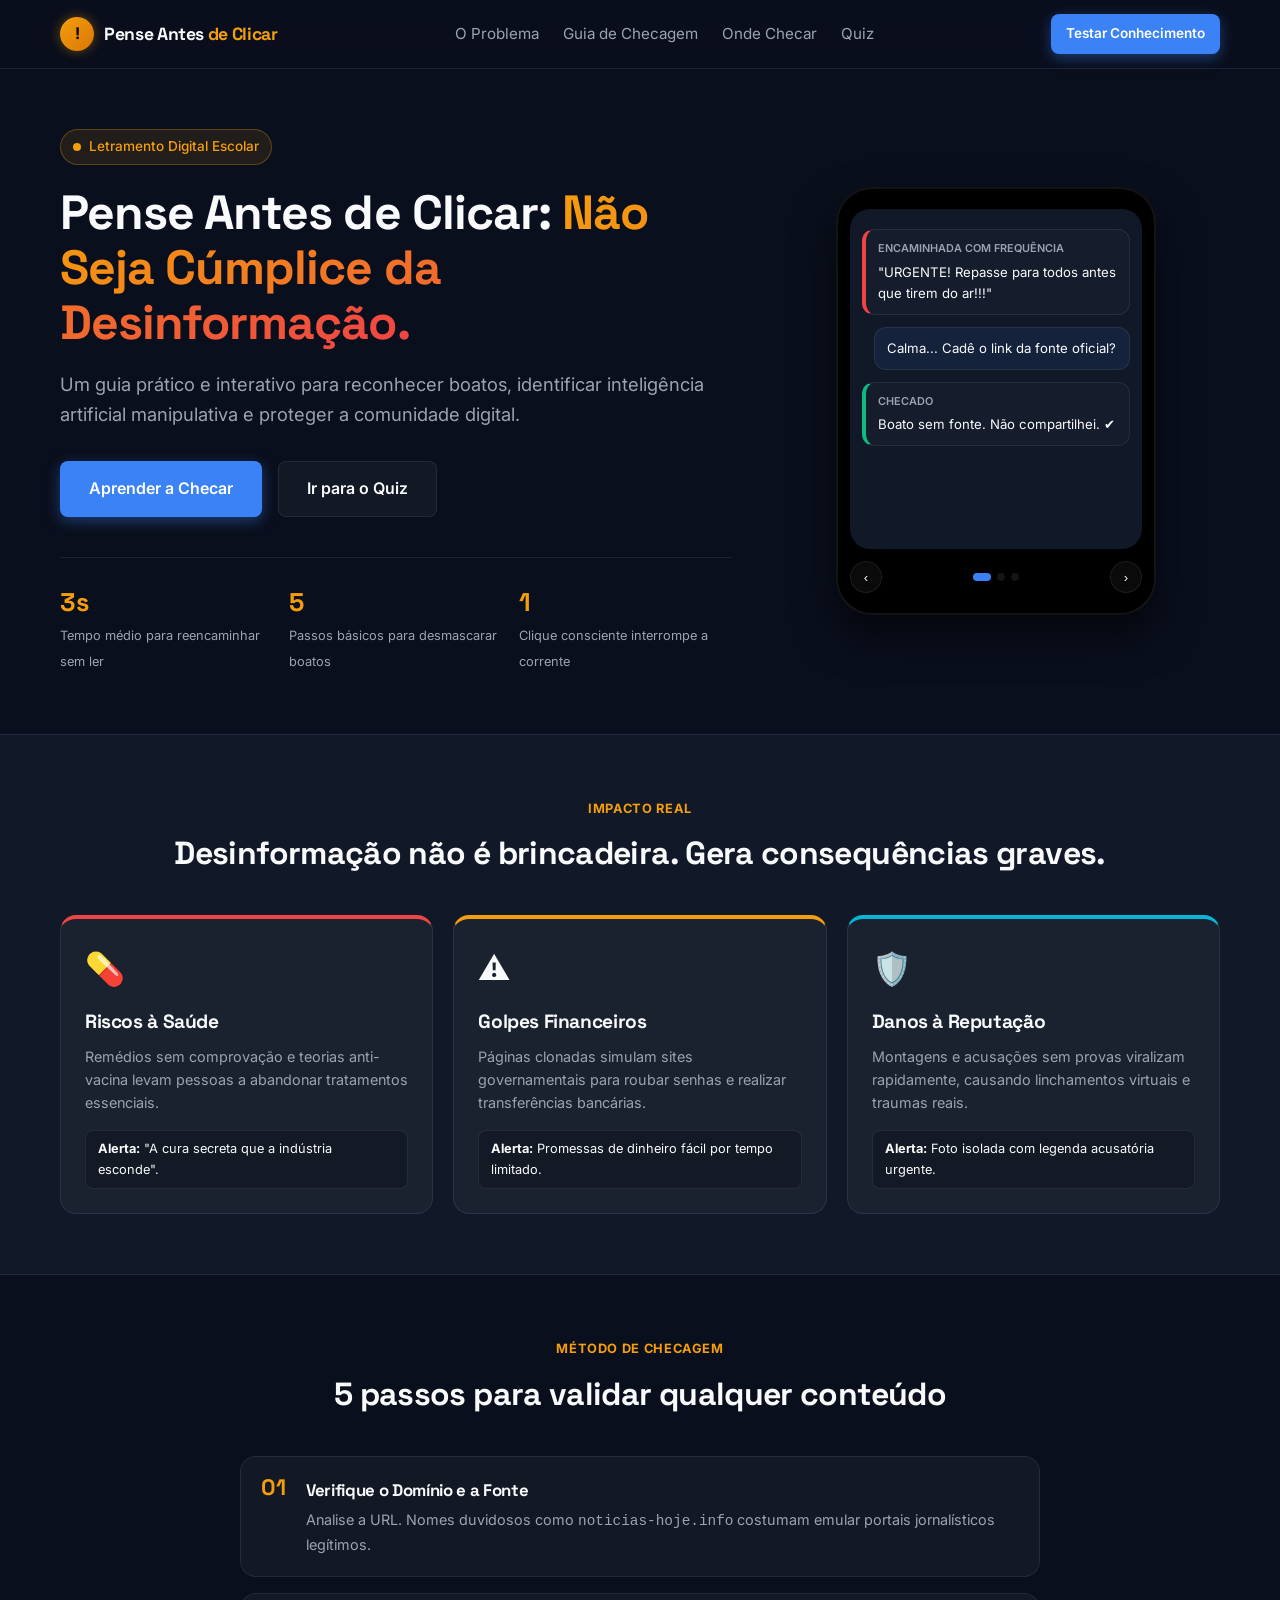
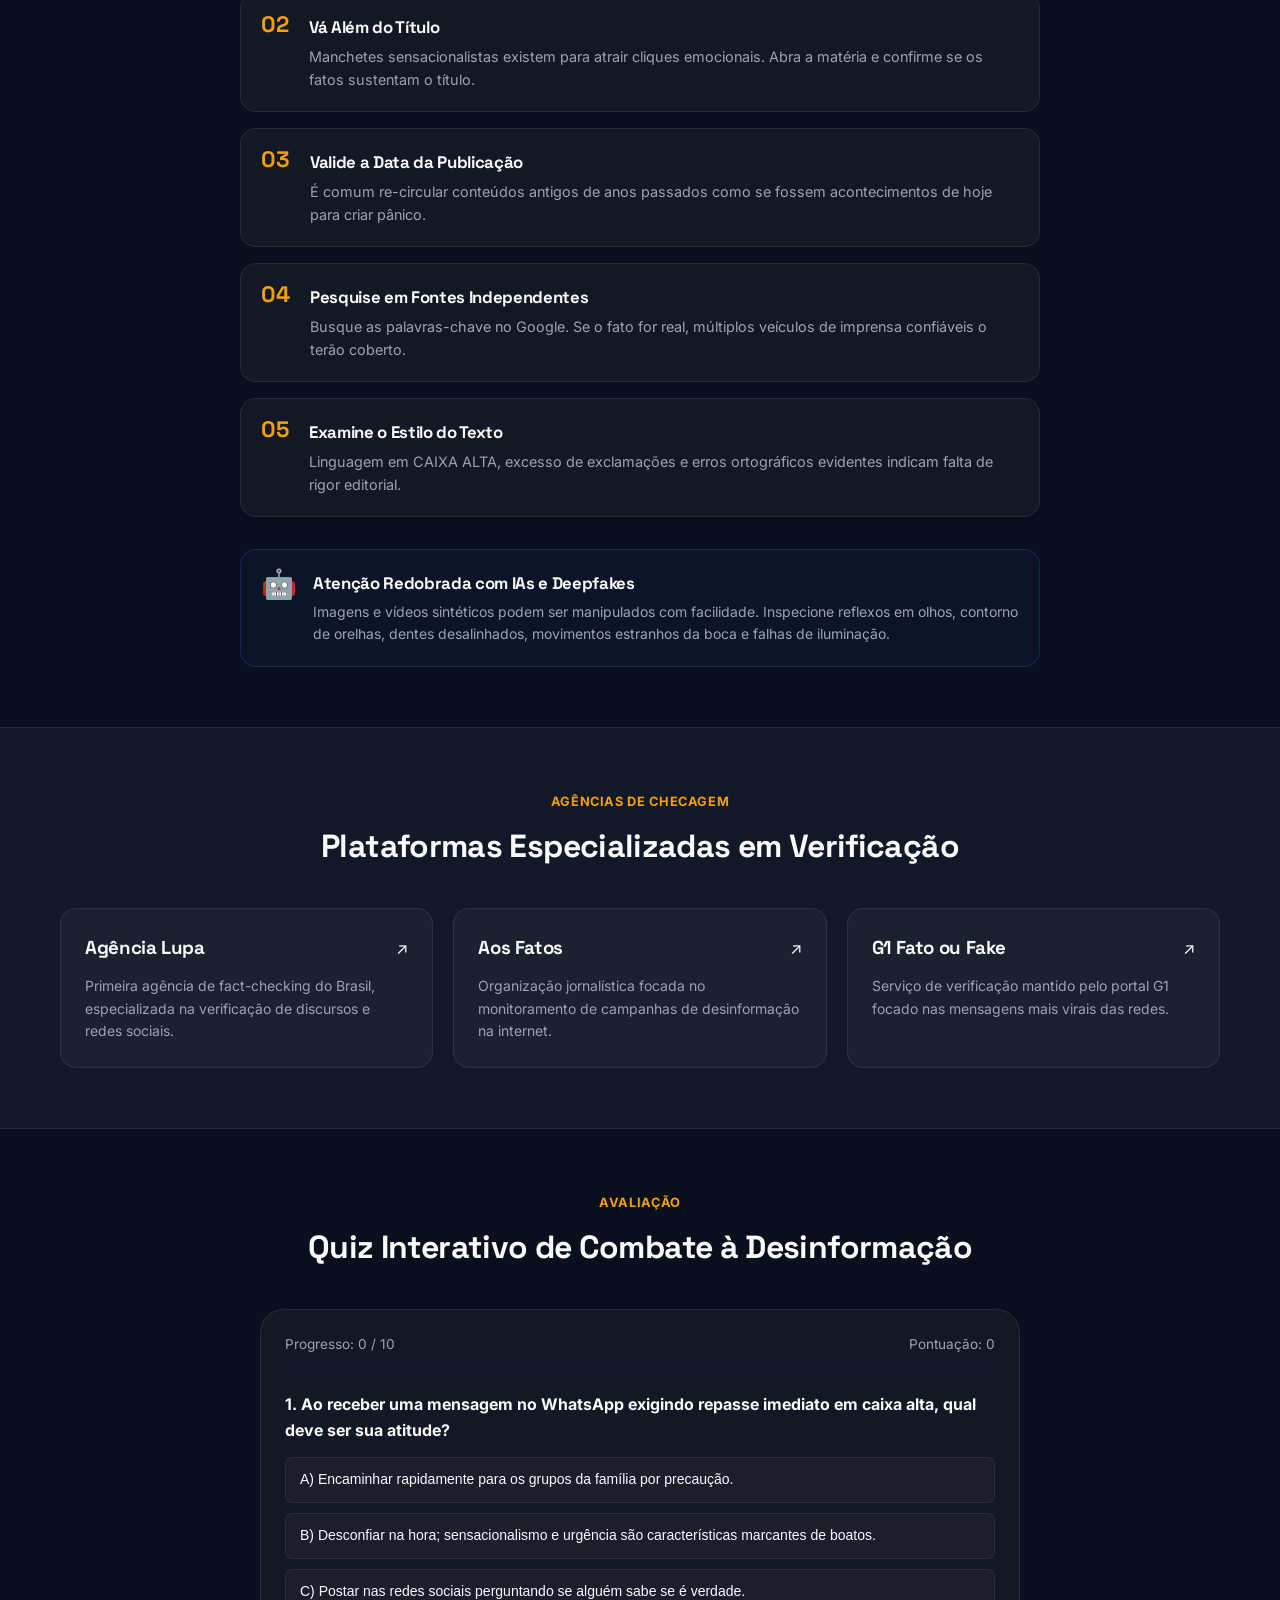
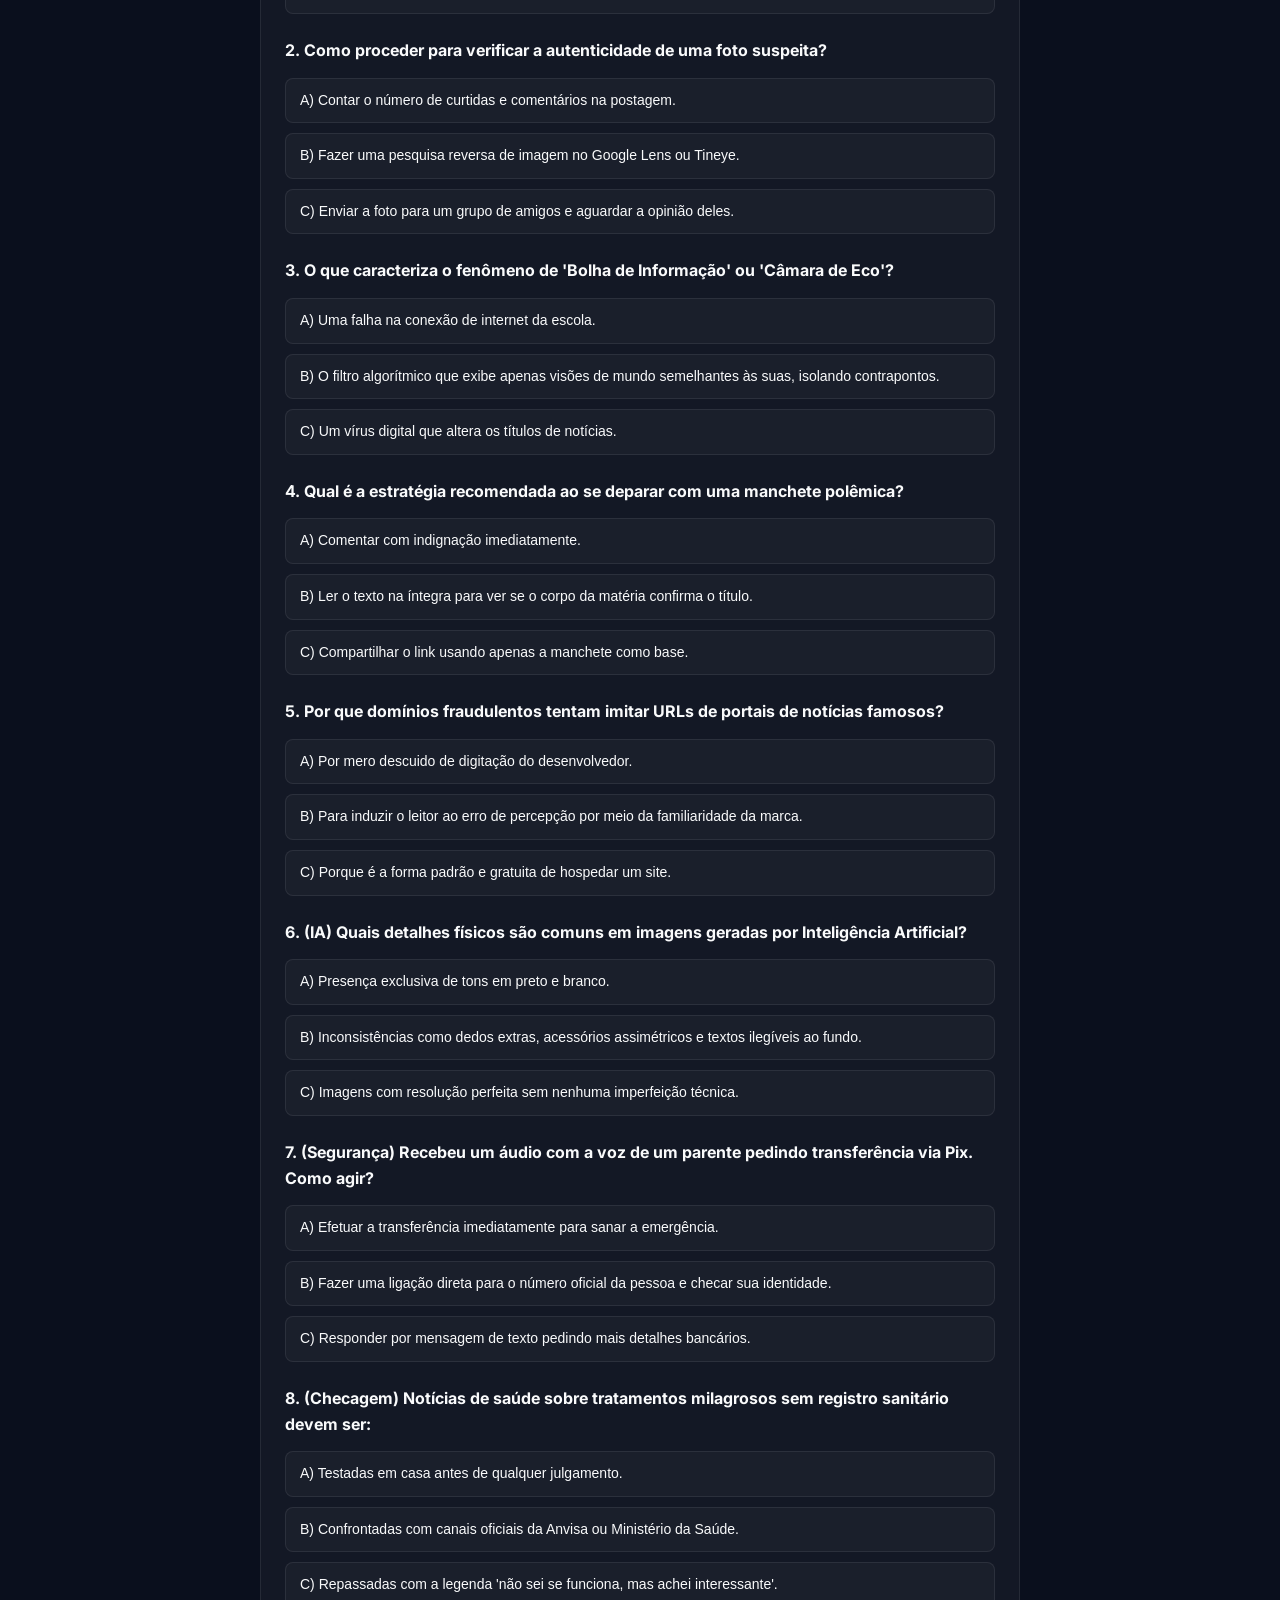
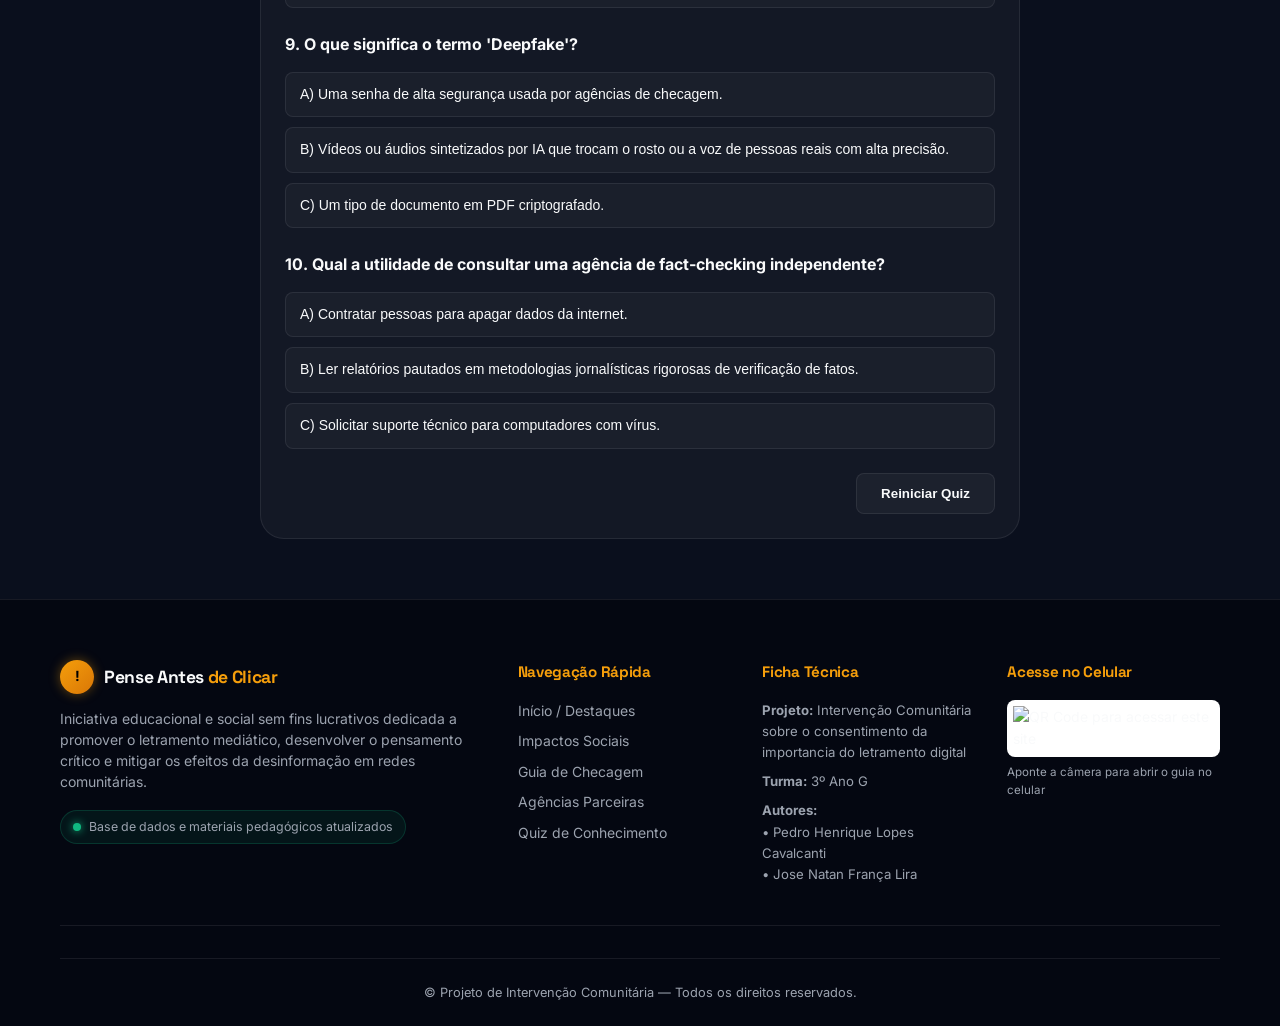
==== site-fake-news/index.html @ 66bf52f0 "Add files via upload" ====
<!DOCTYPE html>
<html lang="pt-BR">
<head>
  <meta charset="UTF-8" />
  <meta name="viewport" content="width=device-width, initial-scale=1.0, viewport-fit=cover" />
  <title>Pense Antes de Clicar | Combate à Desinformação</title>
  <meta name="description" content="Guia interativo e dinâmico sobre letramento digital, checagem de fatos e combate a fake news." />
  
  <link rel="preconnect" href="https://fonts.googleapis.com" />
  <link rel="preconnect" href="https://fonts.gstatic.com" crossorigin />
  <link href="https://fonts.googleapis.com/css2?family=Inter:wght@300;400;500;600;700&family=Space+Grotesk:wght@500;700&display=swap" rel="stylesheet" />
  
  <link rel="stylesheet" href="styles.css" />
</head>
<body>

  <!-- BARRA DE NAVEGAÇÃO -->
  <header class="navbar" id="topo">
    <div class="container navbar__container">
      <a href="#topo" class="brand">
        <div class="brand__icon">!</div>
        <div class="brand__title">Pense Antes <span>de Clicar</span></div>
      </a>
      <nav class="nav">
        <ul class="nav__list">
          <li><a href="#problema" class="nav__link">O Problema</a></li>
          <li><a href="#guia" class="nav__link">Guia de Checagem</a></li>
          <li><a href="#agencias" class="nav__link">Onde Checar</a></li>
          <li><a href="#quiz" class="nav__link">Quiz</a></li>
        </ul>
      </nav>
      <a href="#quiz" class="btn btn--primary btn--sm nav__cta">Testar Conhecimento</a>
    </div>
  </header>

  <main>
    <!-- HERO SECTION -->
    <section class="hero" id="hero">
      <div class="container hero__grid">
        <div class="hero__content">
          <div class="badge"><span class="badge__dot"></span> Letramento Digital Escolar</div>
          <h1 class="hero__title">Pense Antes de Clicar: <span class="text-gradient">Não Seja Cúmplice da Desinformação.</span></h1>
          <p class="hero__lead">Um guia prático e interativo para reconhecer boatos, identificar inteligência artificial manipulativa e proteger a comunidade digital.</p>
          
          <div class="hero__btns">
            <a href="#guia" class="btn btn--primary btn--lg">Aprender a Checar</a>
            <a href="#quiz" class="btn btn--outline btn--lg">Ir para o Quiz</a>
          </div>

          <div class="hero__metrics">
            <div class="metric">
              <span class="metric__val">3s</span>
              <span class="metric__lbl">Tempo médio para reencaminhar sem ler</span>
            </div>
            <div class="metric">
              <span class="metric__val">5</span>
              <span class="metric__lbl">Passos básicos para desmascarar boatos</span>
            </div>
            <div class="metric">
              <span class="metric__val">1</span>
              <span class="metric__lbl">Clique consciente interrompe a corrente</span>
            </div>
          </div>
        </div>

        <!-- CARROSSEL SIMULADOR -->
        <div class="carousel-wrapper">
          <div class="phone-frame">
            <div class="phone-frame__notch"></div>
            <div class="carousel" id="carousel">
              <div class="carousel__track">
                <!-- Slide 1 -->
                <div class="carousel__slide is-active">
                  <div class="chat-card chat-card--danger">
                    <span class="chat-card__tag">Encaminhada com frequência</span>
                    <p class="chat-card__text">"URGENTE! Repasse para todos antes que tirem do ar!!!"</p>
                  </div>
                  <div class="chat-card chat-card--reply">
                    <p class="chat-card__text">Calma... Cadê o link da fonte oficial?</p>
                  </div>
                  <div class="chat-card chat-card--success">
                    <span class="chat-card__tag">Checado</span>
                    <p class="chat-card__text">Boato sem fonte. Não compartilhei. ✔</p>
                  </div>
                </div>
                <!-- Slide 2 -->
                <div class="carousel__slide">
                  <div class="chat-card chat-card--danger">
                    <span class="chat-card__tag">Tentativa de Phishing</span>
                    <p class="chat-card__text">"Você ganhou um Pix de R$ 2.000! Clique aqui: gov-resgate.online"</p>
                  </div>
                  <div class="chat-card chat-card--reply">
                    <p class="chat-card__text">Endereço estranho. O domínio oficial é .gov.br!</p>
                  </div>
                  <div class="chat-card chat-card--warning">
                    <span class="chat-card__tag">Alerta</span>
                    <p class="chat-card__text">Golpe de roubo de dados detectado. ⚠️</p>
                  </div>
                </div>
                <!-- Slide 3 -->
                <div class="carousel__slide">
                  <div class="chat-card chat-card--danger">
                    <span class="chat-card__tag">IA / Mídia Sintética</span>
                    <p class="chat-card__text">"IMAGEM VAZADA DA REUNIÃO SECRETA DA DIRETORIA!"</p>
                  </div>
                  <div class="chat-card chat-card--reply">
                    <p class="chat-card__text">Reparou na mão com 6 dedos e no fundo borrado?</p>
                  </div>
                  <div class="chat-card chat-card--success">
                    <span class="chat-card__tag">Análise</span>
                    <p class="chat-card__text">Imagem gerada por inteligência artificial. 🤖</p>
                  </div>
                </div>
              </div>
            </div>
            
            <div class="carousel__controls">
              <button class="carousel__btn" id="prevBtn" aria-label="Anterior">‹</button>
              <div class="carousel__dots" id="carouselDots"></div>
              <button class="carousel__btn" id="nextBtn" aria-label="Próximo">›</button>
            </div>
          </div>
        </div>
      </div>
    </section>

    <!-- O PROBLEMA SOCIAL -->
    <section class="section section--alt" id="problema">
      <div class="container">
        <div class="section-header">
          <span class="section-header__sub">Impacto Real</span>
          <h2 class="section-header__title">Desinformação não é brincadeira. Gera consequências graves.</h2>
        </div>

        <div class="grid-cards">
          <article class="card card--accent-red">
            <div class="card__icon">💊</div>
            <h3 class="card__title">Riscos à Saúde</h3>
            <p class="card__desc">Remédios sem comprovação e teorias anti-vacina levam pessoas a abandonar tratamentos essenciais.</p>
            <div class="card__footer"><strong>Alerta:</strong> "A cura secreta que a indústria esconde".</div>
          </article>

          <article class="card card--accent-yellow">
            <div class="card__icon">⚠️</div>
            <h3 class="card__title">Golpes Financeiros</h3>
            <p class="card__desc">Páginas clonadas simulam sites governamentais para roubar senhas e realizar transferências bancárias.</p>
            <div class="card__footer"><strong>Alerta:</strong> Promessas de dinheiro fácil por tempo limitado.</div>
          </article>

          <article class="card card--accent-blue">
            <div class="card__icon">🛡️</div>
            <h3 class="card__title">Danos à Reputação</h3>
            <p class="card__desc">Montagens e acusações sem provas viralizam rapidamente, causando linchamentos virtuais e traumas reais.</p>
            <div class="card__footer"><strong>Alerta:</strong> Foto isolada com legenda acusatória urgente.</div>
          </article>
        </div>
      </div>
    </section>

    <!-- GUIA DO DETETIVE DIGITAL -->
    <section class="section" id="guia">
      <div class="container">
        <div class="section-header">
          <span class="section-header__sub">Método de Checagem</span>
          <h2 class="section-header__title">5 passos para validar qualquer conteúdo</h2>
        </div>

        <div class="steps-container">
          <div class="step-card">
            <span class="step-card__num">01</span>
            <div class="step-card__content">
              <h3>Verifique o Domínio e a Fonte</h3>
              <p>Analise a URL. Nomes duvidosos como <code>noticias-hoje.info</code> costumam emular portais jornalísticos legítimos.</p>
            </div>
          </div>

          <div class="step-card">
            <span class="step-card__num">02</span>
            <div class="step-card__content">
              <h3>Vá Além do Título</h3>
              <p>Manchetes sensacionalistas existem para atrair cliques emocionais. Abra a matéria e confirme se os fatos sustentam o título.</p>
            </div>
          </div>

          <div class="step-card">
            <span class="step-card__num">03</span>
            <div class="step-card__content">
              <h3>Valide a Data da Publicação</h3>
              <p>É comum re-circular conteúdos antigos de anos passados como se fossem acontecimentos de hoje para criar pânico.</p>
            </div>
          </div>

          <div class="step-card">
            <span class="step-card__num">04</span>
            <div class="step-card__content">
              <h3>Pesquise em Fontes Independentes</h3>
              <p>Busque as palavras-chave no Google. Se o fato for real, múltiplos veículos de imprensa confiáveis o terão coberto.</p>
            </div>
          </div>

          <div class="step-card">
            <span class="step-card__num">05</span>
            <div class="step-card__content">
              <h3>Examine o Estilo do Texto</h3>
              <p>Linguagem em CAIXA ALTA, excesso de exclamações e erros ortográficos evidentes indicam falta de rigor editorial.</p>
            </div>
          </div>
        </div>

        <div class="callout-box">
          <div class="callout-box__icon">🤖</div>
          <div class="callout-box__content">
            <h3>Atenção Redobrada com IAs e Deepfakes</h3>
            <p>Imagens e vídeos sintéticos podem ser manipulados com facilidade. Inspecione reflexos em olhos, contorno de orelhas, dentes desalinhados, movimentos estranhos da boca e falhas de iluminação.</p>
          </div>
        </div>
      </div>
    </section>

    <!-- ONDE CHECAR -->
    <section class="section section--alt" id="agencias">
      <div class="container">
        <div class="section-header">
          <span class="section-header__sub">Agências de Checagem</span>
          <h2 class="section-header__title">Plataformas Especializadas em Verificação</h2>
        </div>

        <div class="agencies-grid">
          <a href="https://lupa.uol.com.br/" target="_blank" rel="noopener" class="agency-card">
            <div class="agency-card__header">
              <h3>Agência Lupa</h3>
              <span class="agency-card__arrow">↗</span>
            </div>
            <p>Primeira agência de fact-checking do Brasil, especializada na verificação de discursos e redes sociais.</p>
          </a>

          <a href="https://www.aosfatos.org/" target="_blank" rel="noopener" class="agency-card">
            <div class="agency-card__header">
              <h3>Aos Fatos</h3>
              <span class="agency-card__arrow">↗</span>
            </div>
            <p>Organização jornalística focada no monitoramento de campanhas de desinformação na internet.</p>
          </a>

          <a href="https://g1.globo.com/fato-ou-fake/" target="_blank" rel="noopener" class="agency-card">
            <div class="agency-card__header">
              <h3>G1 Fato ou Fake</h3>
              <span class="agency-card__arrow">↗</span>
            </div>
            <p>Serviço de verificação mantido pelo portal G1 focado nas mensagens mais virais das redes.</p>
          </a>
        </div>
      </div>
    </section>

    <!-- QUIZ INTERATIVO -->
    <section class="section" id="quiz">
      <div class="container">
        <div class="section-header">
          <span class="section-header__sub">Avaliação</span>
          <h2 class="section-header__title">Quiz Interativo de Combate à Desinformação</h2>
        </div>

        <div class="quiz-container">
          <div class="quiz-header">
            <div class="quiz-progress-info">
              <span id="quizCounter">Progresso: 0 / 10</span>
              <span id="quizScoreDisplay">Pontuação: 0</span>
            </div>
            <div class="quiz-progress-bar">
              <div class="quiz-progress-bar__fill" id="quizProgressBar"></div>
            </div>
          </div>

          <div id="quizApp"></div>

          <div class="quiz-actions">
            <button class="btn btn--outline" id="resetQuizBtn">Reiniciar Quiz</button>
          </div>
        </div>
      </div>
    </section>
  </main>

  <!-- RODAPÉ EXPANDIDO -->
  <footer class="footer">
    <div class="container">
      <div class="footer__top">
        <div class="footer__col footer__col--main">
          <div class="brand brand--footer">
            <div class="brand__icon">!</div>
            <div class="brand__title">Pense Antes <span>de Clicar</span></div>
          </div>
          <p class="footer__desc">
            Iniciativa educacional e social sem fins lucrativos dedicada a promover o letramento mediático, desenvolver o pensamento crítico e mitigar os efeitos da desinformação em redes comunitárias.
          </p>
          <div class="footer__status">
            <span class="status-indicator"></span> Base de dados e materiais pedagógicos atualizados
          </div>
        </div>

        <div class="footer__col">
          <h4 class="footer__heading">Navegação Rápida</h4>
          <ul class="footer__links">
            <li><a href="#home">Início / Destaques</a></li>
            <li><a href="#problema">Impactos Sociais</a></li>
            <li><a href="#guia">Guia de Checagem</a></li>
            <li><a href="#agencias">Agências Parceiras</a></li>
            <li><a href="#quiz">Quiz de Conhecimento</a></li>
          </ul>
        </div>

        <div class="footer__col">
          <h4 class="footer__heading">Ficha Técnica</h4>
          <ul class="footer__info">
            <li><strong>Projeto:</strong> Intervenção Comunitária sobre o consentimento da importancia do letramento digital</li>
            <li><strong>Turma:</strong> 3º Ano G</li>
            <li><strong>Autores:</strong><br />• Pedro Henrique Lopes Cavalcanti<br />• Jose Natan França Lira</li>
          </ul>
        </div>

        <div class="footer__col footer__col--qr">
          <h4 class="footer__heading">Acesse no Celular</h4>
          <div class="qr-code-wrapper">
            <img id="qrCodeImg" alt="QR Code para acessar este site" width="130" height="130" />
          </div>
          <span class="qr-code-caption">Aponte a câmera para abrir o guia no celular</span>
        </div>
      </div>

      <div class="footer__middle">
        <div class="footer__notice">
        </div>
      </div>

      <div class="footer__bottom">
        <p class="footer__copy">&copy; Projeto de Intervenção Comunitária — Todos os direitos reservados.</p>
      </div>
    </div>
  </footer>

  <script src="script.js"></script>
</body>
</html>
---- site-fake-news/styles.css ----
/* ============================================================
   DESIGN SYSTEM & ESTILOS GERAIS (FLUIDOS E RESPONSIVOS)
   ============================================================ */
:root {
  --bg-main: #0a0f1d;
  --bg-alt: #111827;
  --surface-card: rgba(255, 255, 255, 0.04);
  --surface-hover: rgba(255, 255, 255, 0.08);
  --border-glass: rgba(255, 255, 255, 0.08);

  --primary: #3b82f6;
  --primary-glow: rgba(59, 130, 246, 0.4);
  --accent-yellow: #f59e0b;
  --accent-red: #ef4444;
  --accent-green: #10b981;
  --accent-blue: #06b6d4;

  --text-main: #f9fafb;
  --text-muted: #9ca3af;

  --radius-sm: 8px;
  --radius-md: 16px;
  --radius-lg: 24px;

  --transition: all 0.25s cubic-bezier(0.4, 0, 0.2, 1);
}

*, *::before, *::after {
  box-sizing: border-box;
  margin: 0;
  padding: 0;
}

html {
  scroll-behavior: smooth;
  font-size: 100%;
}

body {
  font-family: 'Inter', system-ui, sans-serif;
  background-color: var(--bg-main);
  color: var(--text-main);
  line-height: 1.6;
  overflow-x: hidden;
  width: 100%;
}

h1, h2, h3, h4, .brand__title {
  font-family: 'Space Grotesk', sans-serif;
  letter-spacing: -0.02em;
  word-break: break-word;
}

.container {
  width: 100%;
  max-width: 1200px;
  margin: 0 auto;
  padding: 0 20px;
}

.text-gradient {
  background: linear-gradient(135deg, #f59e0b, #ef4444);
  -webkit-background-clip: text;
  -webkit-text-fill-color: transparent;
}

/* NAVBAR */
.navbar {
  position: sticky;
  top: 0;
  z-index: 1000;
  background: rgba(10, 15, 29, 0.9);
  backdrop-filter: blur(12px);
  border-bottom: 1px solid var(--border-glass);
  padding: 14px 0;
}

.navbar__container {
  display: flex;
  align-items: center;
  justify-content: space-between;
}

.brand {
  display: flex;
  align-items: center;
  gap: 10px;
  text-decoration: none;
  color: var(--text-main);
}

.brand__icon {
  width: 34px;
  height: 34px;
  background: linear-gradient(135deg, var(--accent-yellow), #d97706);
  color: #000;
  font-weight: bold;
  border-radius: 50%;
  display: grid;
  place-items: center;
  box-shadow: 0 0 12px rgba(245, 158, 11, 0.4);
  flex-shrink: 0;
}

.brand__title {
  font-size: 1.1rem;
  font-weight: 700;
}

.brand__title span { color: var(--accent-yellow); }

.nav__list {
  display: flex;
  gap: 24px;
  list-style: none;
}

.nav__link {
  color: var(--text-muted);
  text-decoration: none;
  font-size: 0.95rem;
  transition: var(--transition);
}

.nav__link:hover { color: var(--text-main); }

/* BOTÕES */
.btn {
  display: inline-flex;
  align-items: center;
  justify-content: center;
  padding: 12px 24px;
  border-radius: var(--radius-sm);
  font-weight: 600;
  text-decoration: none;
  cursor: pointer;
  border: 1px solid transparent;
  transition: var(--transition);
  text-align: center;
}

.btn--primary {
  background: var(--primary);
  color: #fff;
  box-shadow: 0 4px 14px var(--primary-glow);
}

.btn--primary:hover {
  transform: translateY(-2px);
  background: #2563eb;
}

.btn--outline {
  border-color: var(--border-glass);
  background: var(--surface-card);
  color: var(--text-main);
}

.btn--outline:hover {
  background: var(--surface-hover);
  border-color: rgba(255, 255, 255, 0.2);
}

.btn--sm { padding: 8px 14px; font-size: 0.85rem; }
.btn--lg { padding: 14px 28px; font-size: 1rem; }

/* HERO */
.hero {
  padding: 60px 0;
  position: relative;
}

.hero__grid {
  display: grid;
  grid-template-columns: 1.2fr 0.8fr;
  gap: 40px;
  align-items: center;
}

.badge {
  display: inline-flex;
  align-items: center;
  gap: 8px;
  padding: 6px 12px;
  border-radius: 20px;
  background: rgba(245, 158, 11, 0.1);
  border: 1px solid rgba(245, 158, 11, 0.3);
  color: var(--accent-yellow);
  font-size: 0.85rem;
  font-weight: 500;
  margin-bottom: 20px;
}

.badge__dot {
  width: 8px;
  height: 8px;
  background: var(--accent-yellow);
  border-radius: 50%;
}

.hero__title {
  font-size: clamp(2rem, 5vw, 3rem);
  line-height: 1.15;
  margin-bottom: 20px;
}

.hero__lead {
  font-size: clamp(1rem, 2vw, 1.15rem);
  color: var(--text-muted);
  margin-bottom: 32px;
}

.hero__btns {
  display: flex;
  gap: 16px;
  margin-bottom: 40px;
  flex-wrap: wrap;
}

.hero__metrics {
  display: grid;
  grid-template-columns: repeat(3, 1fr);
  gap: 16px;
  border-top: 1px solid var(--border-glass);
  padding-top: 24px;
}

.metric__val {
  display: block;
  font-size: 1.6rem;
  font-weight: 700;
  color: var(--accent-yellow);
  font-family: 'Space Grotesk', sans-serif;
}

.metric__lbl {
  font-size: 0.8rem;
  color: var(--text-muted);
}

/* CARROSSEL NO FORMATO CELULAR */
.phone-frame {
  background: #000;
  border: 2px solid var(--border-glass);
  border-radius: 36px;
  padding: 20px 12px;
  box-shadow: 0 20px 40px rgba(0, 0, 0, 0.6);
  position: relative;
  width: 100%;
  max-width: 320px;
  margin: 0 auto;
}

.phone-frame__notch {
  width: 100px;
  height: 16px;
  background: #000;
  border-bottom-left-radius: 12px;
  border-bottom-right-radius: 12px;
  position: absolute;
  top: 0;
  left: 50%;
  transform: translateX(-50%);
  z-index: 10;
}

.carousel {
  overflow: hidden;
  border-radius: 20px;
  background: var(--bg-alt);
  min-height: 340px;
  position: relative;
}

.carousel__track {
  display: flex;
  transition: transform 0.4s ease-in-out;
}

.carousel__slide {
  min-width: 100%;
  padding: 20px 12px;
  display: flex;
  flex-direction: column;
  gap: 12px;
}

.chat-card {
  padding: 10px 12px;
  border-radius: 12px;
  font-size: 0.825rem;
  border: 1px solid var(--border-glass);
  background: rgba(255,255,255,0.02);
  word-break: break-word;
}

.chat-card--danger { border-left: 4px solid var(--accent-red); }
.chat-card--warning { border-left: 4px solid var(--accent-yellow); }
.chat-card--success { border-left: 4px solid var(--accent-green); }
.chat-card--reply { margin-left: 12px; background: rgba(59, 130, 246, 0.1); }

.chat-card__tag {
  font-size: 0.68rem;
  text-transform: uppercase;
  color: var(--text-muted);
  font-weight: 600;
  display: block;
  margin-bottom: 4px;
}

.carousel__controls {
  display: flex;
  align-items: center;
  justify-content: space-between;
  margin-top: 12px;
}

.carousel__btn {
  background: var(--surface-card);
  border: 1px solid var(--border-glass);
  color: var(--text-main);
  width: 32px;
  height: 32px;
  border-radius: 50%;
  cursor: pointer;
  display: grid;
  place-items: center;
}

.carousel__dots {
  display: flex;
  gap: 6px;
}

.dot {
  width: 8px;
  height: 8px;
  border-radius: 50%;
  background: var(--border-glass);
  cursor: pointer;
}

.dot.is-active {
  background: var(--primary);
  width: 18px;
  border-radius: 4px;
}

/* SEÇÕES */
.section { padding: 60px 0; }

.section--alt {
  background-color: var(--bg-alt);
  border-top: 1px solid var(--border-glass);
  border-bottom: 1px solid var(--border-glass);
}

.section-header {
  margin-bottom: 36px;
  text-align: center;
}

.section-header__sub {
  text-transform: uppercase;
  font-size: 0.8rem;
  color: var(--accent-yellow);
  font-weight: 700;
  letter-spacing: 0.05em;
}

.section-header__title {
  font-size: clamp(1.4rem, 4vw, 2rem);
  margin-top: 8px;
}

/* CARDS */
.grid-cards {
  display: grid;
  grid-template-columns: repeat(auto-fit, minmax(260px, 1fr));
  gap: 20px;
}

.card {
  background: var(--surface-card);
  border: 1px solid var(--border-glass);
  border-radius: var(--radius-md);
  padding: 24px;
  transition: var(--transition);
}

.card:hover {
  transform: translateY(-4px);
  background: var(--surface-hover);
}

.card__icon { font-size: 2rem; margin-bottom: 12px; }
.card__title { font-size: 1.2rem; margin-bottom: 8px; }
.card__desc { color: var(--text-muted); font-size: 0.9rem; margin-bottom: 16px; }

.card__footer {
  font-size: 0.8rem;
  background: rgba(0,0,0,0.2);
  padding: 8px 12px;
  border-radius: var(--radius-sm);
  border: 1px solid var(--border-glass);
}

.card--accent-red { border-top: 4px solid var(--accent-red); }
.card--accent-yellow { border-top: 4px solid var(--accent-yellow); }
.card--accent-blue { border-top: 4px solid var(--accent-blue); }

/* PASSOS (STEPS) */
.steps-container {
  display: flex;
  flex-direction: column;
  gap: 16px;
  max-width: 800px;
  margin: 0 auto 32px;
}

.step-card {
  display: flex;
  gap: 20px;
  background: var(--surface-card);
  border: 1px solid var(--border-glass);
  border-radius: var(--radius-md);
  padding: 20px;
  align-items: flex-start;
}

.step-card__num {
  font-size: 1.4rem;
  font-weight: 700;
  color: var(--accent-yellow);
  font-family: 'Space Grotesk', sans-serif;
  line-height: 1;
}

.step-card__content h3 {
  font-size: 1.05rem;
  margin-bottom: 4px;
}

.step-card__content p {
  font-size: 0.9rem;
  color: var(--text-muted);
}

/* CALLOUT BOX */
.callout-box {
  background: rgba(59, 130, 246, 0.05);
  border: 1px solid rgba(59, 130, 246, 0.2);
  border-radius: var(--radius-md);
  padding: 20px;
  display: flex;
  gap: 16px;
  align-items: flex-start;
  max-width: 800px;
  margin: 0 auto;
}

.callout-box__icon { font-size: 1.8rem; line-height: 1; }
.callout-box__content h3 { font-size: 1.05rem; margin-bottom: 4px; }
.callout-box__content p { font-size: 0.875rem; color: var(--text-muted); }

/* AGÊNCIAS */
.agencies-grid {
  display: grid;
  grid-template-columns: repeat(auto-fit, minmax(260px, 1fr));
  gap: 20px;
}

.agency-card {
  background: var(--surface-card);
  border: 1px solid var(--border-glass);
  border-radius: var(--radius-md);
  padding: 24px;
  text-decoration: none;
  color: var(--text-main);
  transition: var(--transition);
}

.agency-card:hover {
  transform: translateY(-4px);
  border-color: var(--primary);
  background: var(--surface-hover);
}

.agency-card__header {
  display: flex;
  justify-content: space-between;
  align-items: center;
  margin-bottom: 12px;
}

.agency-card p {
  font-size: 0.875rem;
  color: var(--text-muted);
}

/* QUIZ */
.quiz-container {
  max-width: 760px;
  margin: 0 auto;
  background: var(--surface-card);
  border: 1px solid var(--border-glass);
  border-radius: var(--radius-lg);
  padding: 24px;
}

.quiz-header { margin-bottom: 20px; }

.quiz-progress-info {
  display: flex;
  justify-content: space-between;
  font-size: 0.85rem;
  color: var(--text-muted);
  margin-bottom: 8px;
}

.quiz-progress-bar {
  height: 8px;
  background: var(--bg-alt);
  border-radius: 4px;
  overflow: hidden;
}

.quiz-progress-bar__fill {
  height: 100%;
  width: 0%;
  background: var(--primary);
  transition: width 0.3s ease;
}

.quiz-card { margin-bottom: 24px; }
.quiz-card__question { font-size: 1rem; margin-bottom: 14px; }

.quiz-options {
  display: flex;
  flex-direction: column;
  gap: 10px;
}

.quiz-option {
  padding: 12px 14px;
  border-radius: var(--radius-sm);
  background: rgba(255,255,255,0.03);
  border: 1px solid var(--border-glass);
  color: var(--text-main);
  text-align: left;
  cursor: pointer;
  font-size: 0.875rem;
  transition: var(--transition);
  line-height: 1.4;
}

.quiz-option:hover:not([disabled]) {
  background: var(--surface-hover);
  border-color: rgba(255, 255, 255, 0.2);
}

.quiz-option.correct {
  background: rgba(16, 185, 129, 0.15) !important;
  border-color: var(--accent-green) !important;
}

.quiz-option.incorrect {
  background: rgba(239, 68, 68, 0.15) !important;
  border-color: var(--accent-red) !important;
}

.quiz-feedback {
  margin-top: 12px;
  font-size: 0.85rem;
  color: var(--accent-yellow);
}

.quiz-actions {
  display: flex;
  justify-content: flex-end;
  margin-top: 16px;
}

/* RODAPÉ EXPANDIDO */
.footer {
  background: #040711;
  border-top: 1px solid var(--border-glass);
  padding: 60px 0 24px;
  font-size: 0.875rem;
}

.footer__top {
  display: grid;
  grid-template-columns: 2fr 1fr 1fr 1fr;
  gap: 32px;
  margin-bottom: 40px;
}

.footer__desc {
  color: var(--text-muted);
  margin: 14px 0 18px;
  font-size: 0.875rem;
  line-height: 1.5;
}

.footer__status {
  display: inline-flex;
  align-items: center;
  gap: 8px;
  font-size: 0.775rem;
  color: var(--text-muted);
  background: rgba(16, 185, 129, 0.08);
  border: 1px solid rgba(16, 185, 129, 0.2);
  padding: 6px 12px;
  border-radius: 20px;
}

.status-indicator {
  width: 8px;
  height: 8px;
  background: var(--accent-green);
  border-radius: 50%;
  box-shadow: 0 0 8px var(--accent-green);
  flex-shrink: 0;
}

.footer__heading {
  font-size: 0.95rem;
  margin-bottom: 16px;
  color: var(--accent-yellow);
  font-weight: 700;
}

.footer__links, .footer__info {
  list-style: none;
  display: flex;
  flex-direction: column;
  gap: 8px;
}

.footer__links a {
  color: var(--text-muted);
  text-decoration: none;
  transition: var(--transition);
}

.footer__links a:hover {
  color: var(--text-main);
  padding-left: 4px;
}

.footer__info {
  color: var(--text-muted);
  font-size: 0.825rem;
}

.footer__col--qr { text-align: left; }

.qr-code-wrapper {
  background: #fff;
  padding: 6px;
  border-radius: var(--radius-sm);
  display: inline-block;
  margin-bottom: 6px;
}

.qr-code-caption {
  display: block;
  font-size: 0.725rem;
  color: var(--text-muted);
}

.footer__middle {
  border-top: 1px solid var(--border-glass);
  border-bottom: 1px solid var(--border-glass);
  padding: 16px 0;
  margin-bottom: 24px;
}

.footer__notice {
  font-size: 0.8rem;
  color: var(--text-muted);
  line-height: 1.5;
}

.footer__bottom {
  display: flex;
  justify-content: center;
  align-items: center;
  text-align: center;
  font-size: 0.8rem;
  color: var(--text-muted);
}

/* ============================================================
   RESPONSIVIDADE AVANÇADA PARA QUALQUER TELA / CELULAR
   ============================================================ */

/* Tablets / Telas Médias */
@media (max-width: 1024px) {
  .footer__top {
    grid-template-columns: 1fr 1fr;
    gap: 32px;
  }
}

/* Celulares Grandes / Tablets Pequenos */
@media (max-width: 820px) {
  .hero__grid {
    grid-template-columns: 1fr;
  }
  
  .nav__list, .nav__cta {
    display: none; /* Esconde menu para simplificar em telas menores */
  }

  .hero__btns {
    flex-direction: column;
    width: 100%;
  }

  .hero__btns .btn {
    width: 100%;
  }

  .hero__metrics {
    grid-template-columns: 1fr;
    gap: 16px;
  }
}

/* Celulares Padrão (iPhone, Android) */
@media (max-width: 600px) {
  .container {
    padding: 0 16px;
  }

  .section {
    padding: 40px 0;
  }

  .step-card {
    flex-direction: column;
    gap: 8px;
  }

  .callout-box {
    flex-direction: column;
    gap: 10px;
  }

  .quiz-container {
    padding: 16px;
  }

  .footer__top {
    grid-template-columns: 1fr;
    gap: 24px;
  }

  .footer__col--main {
    padding-right: 0;
  }
}

/* Celulares Muito Pequenos (até 360px) */
@media (max-width: 360px) {
  .brand__title {
    font-size: 0.95rem;
  }

  .phone-frame {
    max-width: 100%;
    border-radius: 24px;
    padding: 16px 8px;
  }

  .btn--lg {
    padding: 12px 18px;
    font-size: 0.9rem;
  }
}
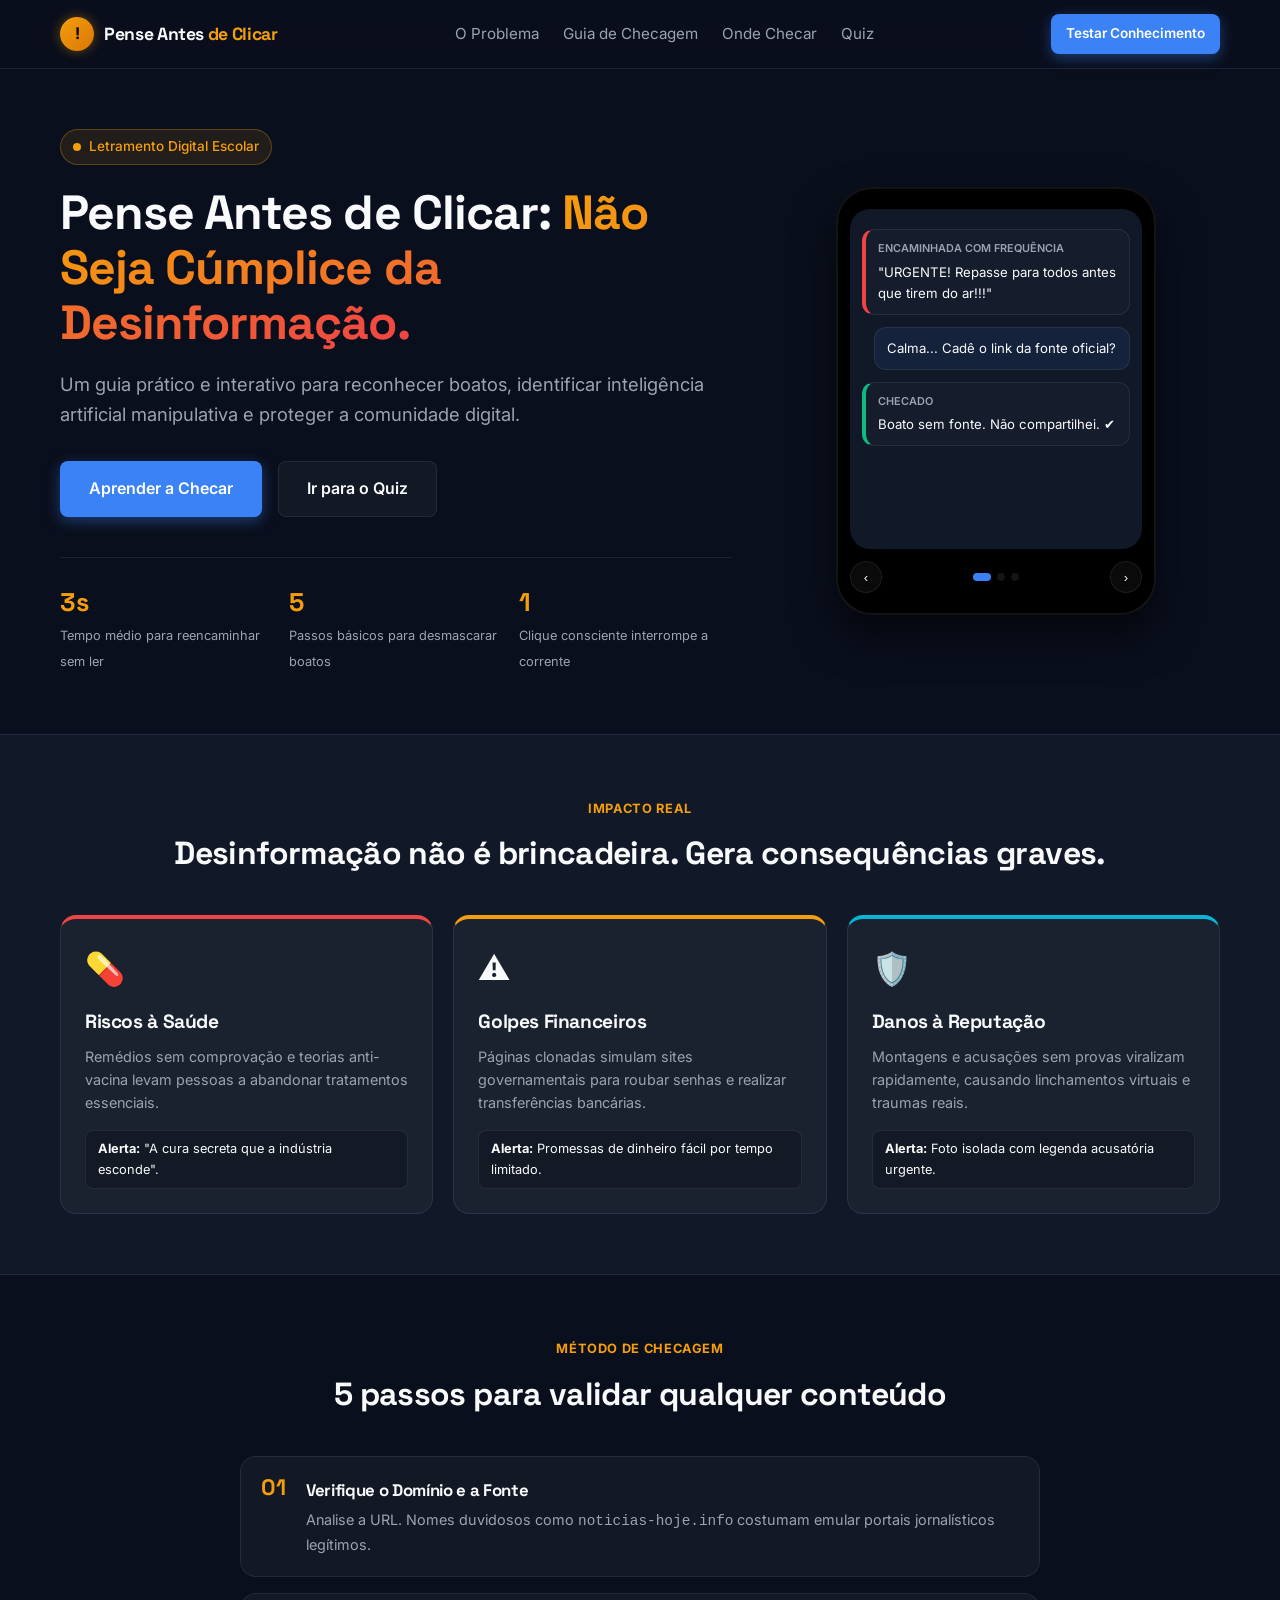
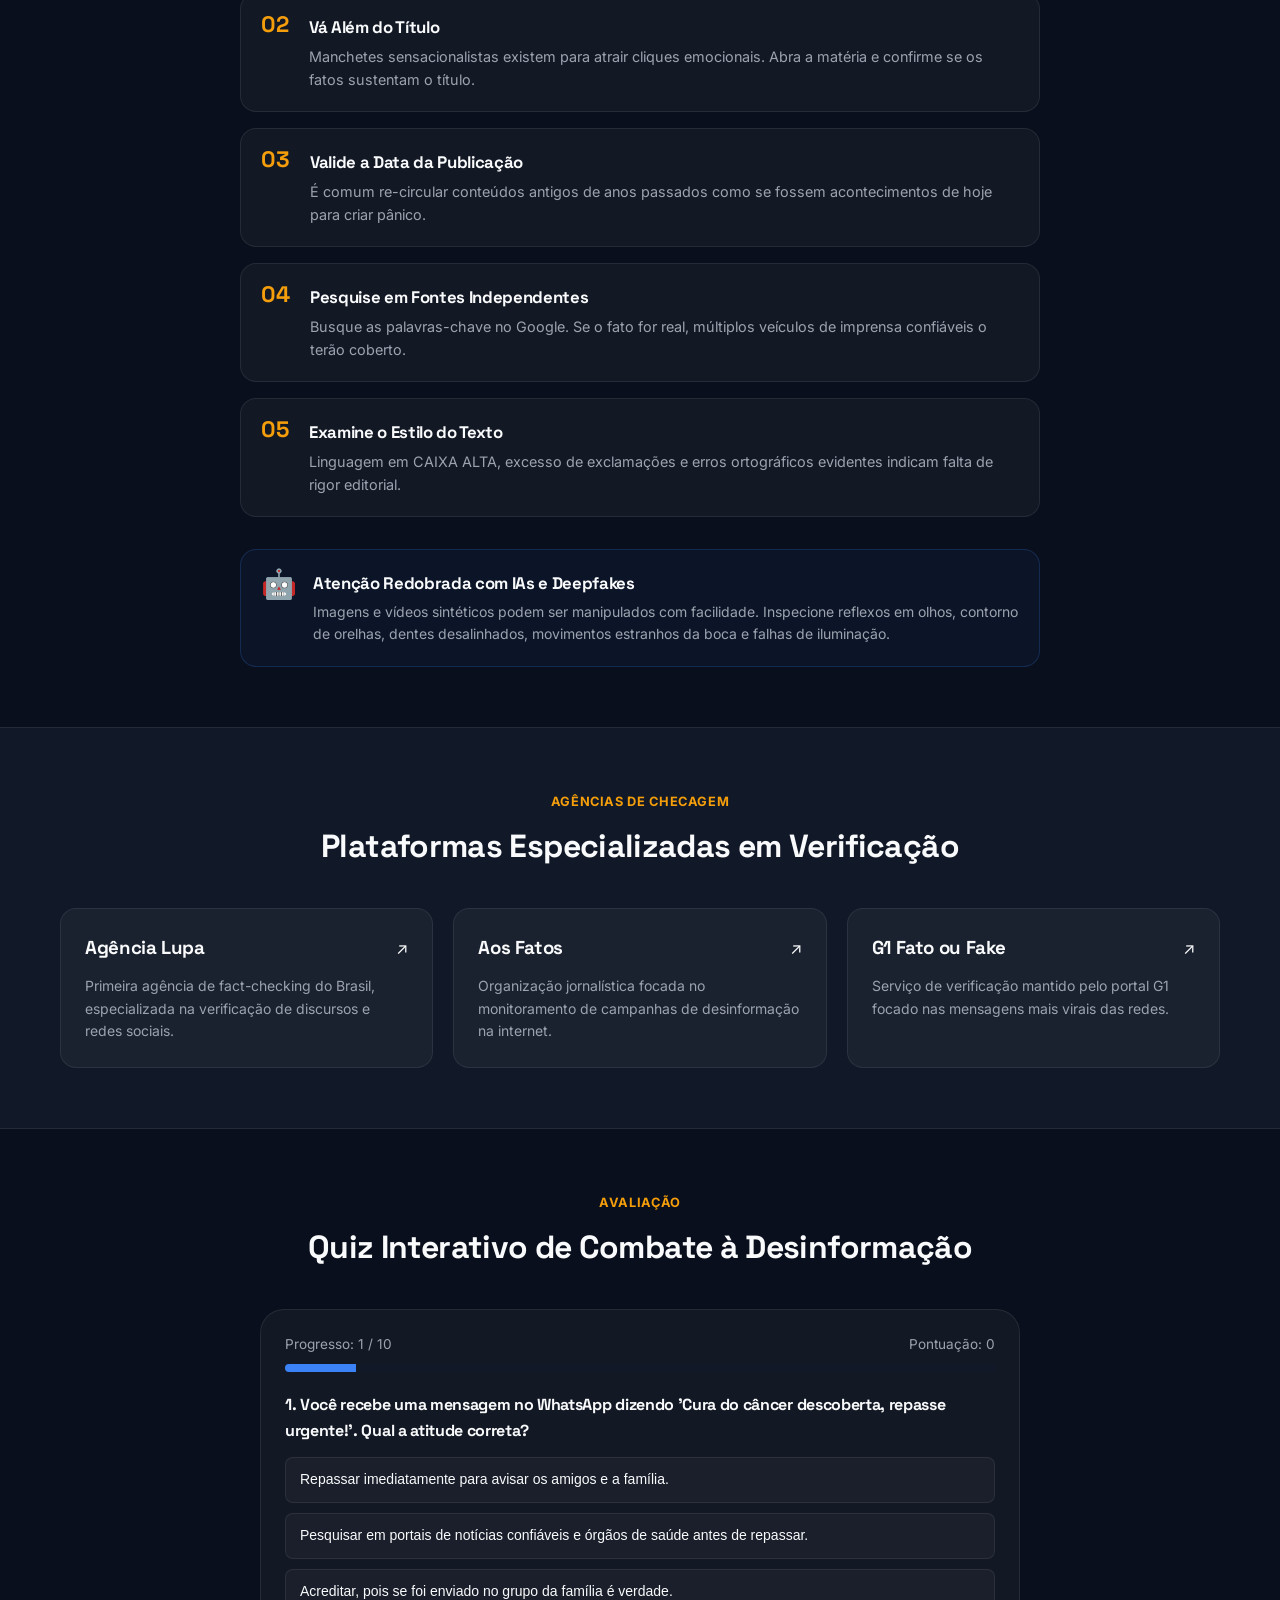
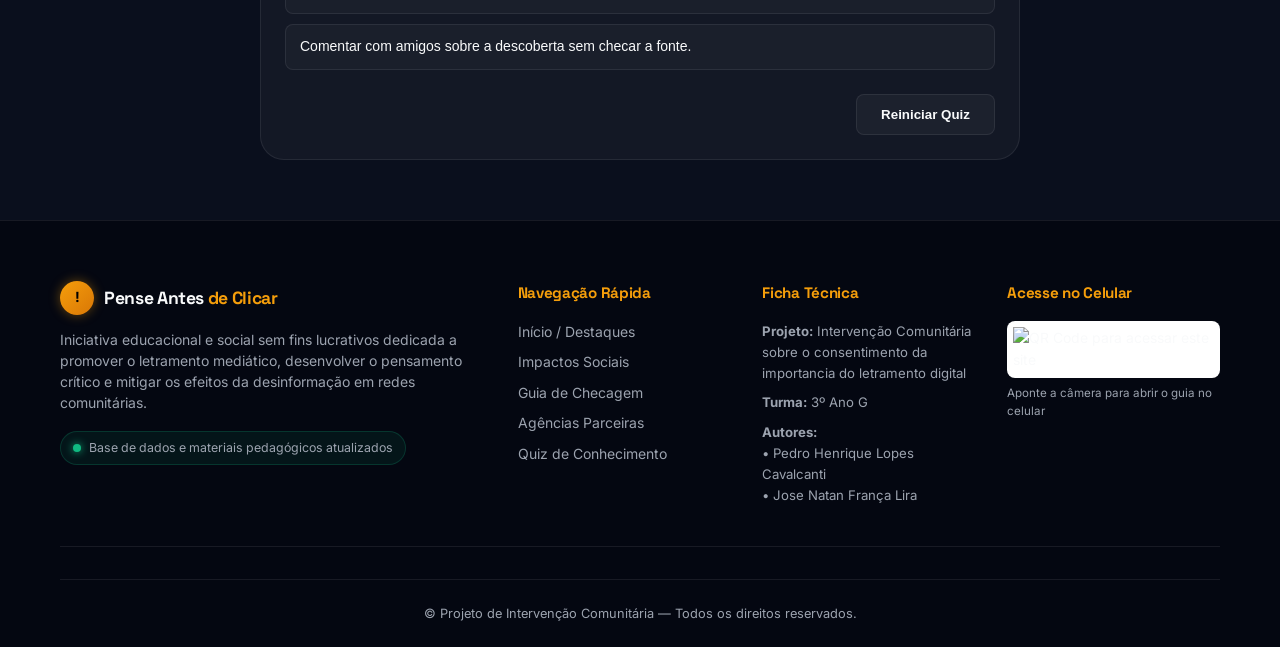
==== commit a31e5d39: "Add files via upload" ====
--- a/site-fake-news/index.html
+++ b/site-fake-news/index.html
@@ -10,7 +10,7 @@
   <link rel="preconnect" href="https://fonts.gstatic.com" crossorigin />
   <link href="https://fonts.googleapis.com/css2?family=Inter:wght@300;400;500;600;700&family=Space+Grotesk:wght@500;700&display=swap" rel="stylesheet" />
   
-  <link rel="stylesheet" href="styles.css" />
+  <link rel="stylesheet" href="./style/styles.css" />
 </head>
 <body>
 
@@ -339,6 +339,6 @@
     </div>
   </footer>
 
-  <script src="script.js"></script>
+  <script src="./js/script.js"></script>
 </body>
 </html>
--- a/site-fake-news/style/styles.css
+++ b/site-fake-news/style/styles.css
@@ -0,0 +1,782 @@
+/* ============================================================
+   DESIGN SYSTEM & ESTILOS GERAIS (FLUIDOS E RESPONSIVOS)
+   ============================================================ */
+:root {
+  --bg-main: #0a0f1d;
+  --bg-alt: #111827;
+  --surface-card: rgba(255, 255, 255, 0.04);
+  --surface-hover: rgba(255, 255, 255, 0.08);
+  --border-glass: rgba(255, 255, 255, 0.08);
+
+  --primary: #3b82f6;
+  --primary-glow: rgba(59, 130, 246, 0.4);
+  --accent-yellow: #f59e0b;
+  --accent-red: #ef4444;
+  --accent-green: #10b981;
+  --accent-blue: #06b6d4;
+
+  --text-main: #f9fafb;
+  --text-muted: #9ca3af;
+
+  --radius-sm: 8px;
+  --radius-md: 16px;
+  --radius-lg: 24px;
+
+  --transition: all 0.25s cubic-bezier(0.4, 0, 0.2, 1);
+}
+
+*, *::before, *::after {
+  box-sizing: border-box;
+  margin: 0;
+  padding: 0;
+}
+
+html {
+  scroll-behavior: smooth;
+  font-size: 100%;
+}
+
+body {
+  font-family: 'Inter', system-ui, sans-serif;
+  background-color: var(--bg-main);
+  color: var(--text-main);
+  line-height: 1.6;
+  overflow-x: hidden;
+  width: 100%;
+}
+
+h1, h2, h3, h4, .brand__title {
+  font-family: 'Space Grotesk', sans-serif;
+  letter-spacing: -0.02em;
+  word-break: break-word;
+}
+
+.container {
+  width: 100%;
+  max-width: 1200px;
+  margin: 0 auto;
+  padding: 0 20px;
+}
+
+.text-gradient {
+  background: linear-gradient(135deg, #f59e0b, #ef4444);
+  -webkit-background-clip: text;
+  -webkit-text-fill-color: transparent;
+}
+
+/* NAVBAR */
+.navbar {
+  position: sticky;
+  top: 0;
+  z-index: 1000;
+  background: rgba(10, 15, 29, 0.9);
+  backdrop-filter: blur(12px);
+  border-bottom: 1px solid var(--border-glass);
+  padding: 14px 0;
+}
+
+.navbar__container {
+  display: flex;
+  align-items: center;
+  justify-content: space-between;
+}
+
+.brand {
+  display: flex;
+  align-items: center;
+  gap: 10px;
+  text-decoration: none;
+  color: var(--text-main);
+}
+
+.brand__icon {
+  width: 34px;
+  height: 34px;
+  background: linear-gradient(135deg, var(--accent-yellow), #d97706);
+  color: #000;
+  font-weight: bold;
+  border-radius: 50%;
+  display: grid;
+  place-items: center;
+  box-shadow: 0 0 12px rgba(245, 158, 11, 0.4);
+  flex-shrink: 0;
+}
+
+.brand__title {
+  font-size: 1.1rem;
+  font-weight: 700;
+}
+
+.brand__title span { color: var(--accent-yellow); }
+
+.nav__list {
+  display: flex;
+  gap: 24px;
+  list-style: none;
+}
+
+.nav__link {
+  color: var(--text-muted);
+  text-decoration: none;
+  font-size: 0.95rem;
+  transition: var(--transition);
+}
+
+.nav__link:hover { color: var(--text-main); }
+
+/* BOTÕES */
+.btn {
+  display: inline-flex;
+  align-items: center;
+  justify-content: center;
+  padding: 12px 24px;
+  border-radius: var(--radius-sm);
+  font-weight: 600;
+  text-decoration: none;
+  cursor: pointer;
+  border: 1px solid transparent;
+  transition: var(--transition);
+  text-align: center;
+}
+
+.btn--primary {
+  background: var(--primary);
+  color: #fff;
+  box-shadow: 0 4px 14px var(--primary-glow);
+}
+
+.btn--primary:hover {
+  transform: translateY(-2px);
+  background: #2563eb;
+}
+
+.btn--outline {
+  border-color: var(--border-glass);
+  background: var(--surface-card);
+  color: var(--text-main);
+}
+
+.btn--outline:hover {
+  background: var(--surface-hover);
+  border-color: rgba(255, 255, 255, 0.2);
+}
+
+.btn--sm { padding: 8px 14px; font-size: 0.85rem; }
+.btn--lg { padding: 14px 28px; font-size: 1rem; }
+
+/* HERO */
+.hero {
+  padding: 60px 0;
+  position: relative;
+}
+
+.hero__grid {
+  display: grid;
+  grid-template-columns: 1.2fr 0.8fr;
+  gap: 40px;
+  align-items: center;
+}
+
+.badge {
+  display: inline-flex;
+  align-items: center;
+  gap: 8px;
+  padding: 6px 12px;
+  border-radius: 20px;
+  background: rgba(245, 158, 11, 0.1);
+  border: 1px solid rgba(245, 158, 11, 0.3);
+  color: var(--accent-yellow);
+  font-size: 0.85rem;
+  font-weight: 500;
+  margin-bottom: 20px;
+}
+
+.badge__dot {
+  width: 8px;
+  height: 8px;
+  background: var(--accent-yellow);
+  border-radius: 50%;
+}
+
+.hero__title {
+  font-size: clamp(2rem, 5vw, 3rem);
+  line-height: 1.15;
+  margin-bottom: 20px;
+}
+
+.hero__lead {
+  font-size: clamp(1rem, 2vw, 1.15rem);
+  color: var(--text-muted);
+  margin-bottom: 32px;
+}
+
+.hero__btns {
+  display: flex;
+  gap: 16px;
+  margin-bottom: 40px;
+  flex-wrap: wrap;
+}
+
+.hero__metrics {
+  display: grid;
+  grid-template-columns: repeat(3, 1fr);
+  gap: 16px;
+  border-top: 1px solid var(--border-glass);
+  padding-top: 24px;
+}
+
+.metric__val {
+  display: block;
+  font-size: 1.6rem;
+  font-weight: 700;
+  color: var(--accent-yellow);
+  font-family: 'Space Grotesk', sans-serif;
+}
+
+.metric__lbl {
+  font-size: 0.8rem;
+  color: var(--text-muted);
+}
+
+/* CARROSSEL NO FORMATO CELULAR */
+.phone-frame {
+  background: #000;
+  border: 2px solid var(--border-glass);
+  border-radius: 36px;
+  padding: 20px 12px;
+  box-shadow: 0 20px 40px rgba(0, 0, 0, 0.6);
+  position: relative;
+  width: 100%;
+  max-width: 320px;
+  margin: 0 auto;
+}
+
+.phone-frame__notch {
+  width: 100px;
+  height: 16px;
+  background: #000;
+  border-bottom-left-radius: 12px;
+  border-bottom-right-radius: 12px;
+  position: absolute;
+  top: 0;
+  left: 50%;
+  transform: translateX(-50%);
+  z-index: 10;
+}
+
+.carousel {
+  overflow: hidden;
+  border-radius: 20px;
+  background: var(--bg-alt);
+  min-height: 340px;
+  position: relative;
+}
+
+.carousel__track {
+  display: flex;
+  transition: transform 0.4s ease-in-out;
+}
+
+.carousel__slide {
+  min-width: 100%;
+  padding: 20px 12px;
+  display: flex;
+  flex-direction: column;
+  gap: 12px;
+}
+
+.chat-card {
+  padding: 10px 12px;
+  border-radius: 12px;
+  font-size: 0.825rem;
+  border: 1px solid var(--border-glass);
+  background: rgba(255,255,255,0.02);
+  word-break: break-word;
+}
+
+.chat-card--danger { border-left: 4px solid var(--accent-red); }
+.chat-card--warning { border-left: 4px solid var(--accent-yellow); }
+.chat-card--success { border-left: 4px solid var(--accent-green); }
+.chat-card--reply { margin-left: 12px; background: rgba(59, 130, 246, 0.1); }
+
+.chat-card__tag {
+  font-size: 0.68rem;
+  text-transform: uppercase;
+  color: var(--text-muted);
+  font-weight: 600;
+  display: block;
+  margin-bottom: 4px;
+}
+
+.carousel__controls {
+  display: flex;
+  align-items: center;
+  justify-content: space-between;
+  margin-top: 12px;
+}
+
+.carousel__btn {
+  background: var(--surface-card);
+  border: 1px solid var(--border-glass);
+  color: var(--text-main);
+  width: 32px;
+  height: 32px;
+  border-radius: 50%;
+  cursor: pointer;
+  display: grid;
+  place-items: center;
+}
+
+.carousel__dots {
+  display: flex;
+  gap: 6px;
+}
+
+.dot {
+  width: 8px;
+  height: 8px;
+  border-radius: 50%;
+  background: var(--border-glass);
+  cursor: pointer;
+}
+
+.dot.is-active {
+  background: var(--primary);
+  width: 18px;
+  border-radius: 4px;
+}
+
+/* SEÇÕES */
+.section { padding: 60px 0; }
+
+.section--alt {
+  background-color: var(--bg-alt);
+  border-top: 1px solid var(--border-glass);
+  border-bottom: 1px solid var(--border-glass);
+}
+
+.section-header {
+  margin-bottom: 36px;
+  text-align: center;
+}
+
+.section-header__sub {
+  text-transform: uppercase;
+  font-size: 0.8rem;
+  color: var(--accent-yellow);
+  font-weight: 700;
+  letter-spacing: 0.05em;
+}
+
+.section-header__title {
+  font-size: clamp(1.4rem, 4vw, 2rem);
+  margin-top: 8px;
+}
+
+/* CARDS */
+.grid-cards {
+  display: grid;
+  grid-template-columns: repeat(auto-fit, minmax(260px, 1fr));
+  gap: 20px;
+}
+
+.card {
+  background: var(--surface-card);
+  border: 1px solid var(--border-glass);
+  border-radius: var(--radius-md);
+  padding: 24px;
+  transition: var(--transition);
+}
+
+.card:hover {
+  transform: translateY(-4px);
+  background: var(--surface-hover);
+}
+
+.card__icon { font-size: 2rem; margin-bottom: 12px; }
+.card__title { font-size: 1.2rem; margin-bottom: 8px; }
+.card__desc { color: var(--text-muted); font-size: 0.9rem; margin-bottom: 16px; }
+
+.card__footer {
+  font-size: 0.8rem;
+  background: rgba(0,0,0,0.2);
+  padding: 8px 12px;
+  border-radius: var(--radius-sm);
+  border: 1px solid var(--border-glass);
+}
+
+.card--accent-red { border-top: 4px solid var(--accent-red); }
+.card--accent-yellow { border-top: 4px solid var(--accent-yellow); }
+.card--accent-blue { border-top: 4px solid var(--accent-blue); }
+
+/* PASSOS (STEPS) */
+.steps-container {
+  display: flex;
+  flex-direction: column;
+  gap: 16px;
+  max-width: 800px;
+  margin: 0 auto 32px;
+}
+
+.step-card {
+  display: flex;
+  gap: 20px;
+  background: var(--surface-card);
+  border: 1px solid var(--border-glass);
+  border-radius: var(--radius-md);
+  padding: 20px;
+  align-items: flex-start;
+}
+
+.step-card__num {
+  font-size: 1.4rem;
+  font-weight: 700;
+  color: var(--accent-yellow);
+  font-family: 'Space Grotesk', sans-serif;
+  line-height: 1;
+}
+
+.step-card__content h3 {
+  font-size: 1.05rem;
+  margin-bottom: 4px;
+}
+
+.step-card__content p {
+  font-size: 0.9rem;
+  color: var(--text-muted);
+}
+
+/* CALLOUT BOX */
+.callout-box {
+  background: rgba(59, 130, 246, 0.05);
+  border: 1px solid rgba(59, 130, 246, 0.2);
+  border-radius: var(--radius-md);
+  padding: 20px;
+  display: flex;
+  gap: 16px;
+  align-items: flex-start;
+  max-width: 800px;
+  margin: 0 auto;
+}
+
+.callout-box__icon { font-size: 1.8rem; line-height: 1; }
+.callout-box__content h3 { font-size: 1.05rem; margin-bottom: 4px; }
+.callout-box__content p { font-size: 0.875rem; color: var(--text-muted); }
+
+/* AGÊNCIAS */
+.agencies-grid {
+  display: grid;
+  grid-template-columns: repeat(auto-fit, minmax(260px, 1fr));
+  gap: 20px;
+}
+
+.agency-card {
+  background: var(--surface-card);
+  border: 1px solid var(--border-glass);
+  border-radius: var(--radius-md);
+  padding: 24px;
+  text-decoration: none;
+  color: var(--text-main);
+  transition: var(--transition);
+}
+
+.agency-card:hover {
+  transform: translateY(-4px);
+  border-color: var(--primary);
+  background: var(--surface-hover);
+}
+
+.agency-card__header {
+  display: flex;
+  justify-content: space-between;
+  align-items: center;
+  margin-bottom: 12px;
+}
+
+.agency-card p {
+  font-size: 0.875rem;
+  color: var(--text-muted);
+}
+
+/* QUIZ */
+.quiz-container {
+  max-width: 760px;
+  margin: 0 auto;
+  background: var(--surface-card);
+  border: 1px solid var(--border-glass);
+  border-radius: var(--radius-lg);
+  padding: 24px;
+}
+
+.quiz-header { margin-bottom: 20px; }
+
+.quiz-progress-info {
+  display: flex;
+  justify-content: space-between;
+  font-size: 0.85rem;
+  color: var(--text-muted);
+  margin-bottom: 8px;
+}
+
+.quiz-progress-bar {
+  height: 8px;
+  background: var(--bg-alt);
+  border-radius: 4px;
+  overflow: hidden;
+}
+
+.quiz-progress-bar__fill {
+  height: 100%;
+  width: 0%;
+  background: var(--primary);
+  transition: width 0.3s ease;
+}
+
+.quiz-card { margin-bottom: 24px; }
+.quiz-card__question { font-size: 1rem; margin-bottom: 14px; }
+
+.quiz-options {
+  display: flex;
+  flex-direction: column;
+  gap: 10px;
+}
+
+.quiz-option {
+  padding: 12px 14px;
+  border-radius: var(--radius-sm);
+  background: rgba(255,255,255,0.03);
+  border: 1px solid var(--border-glass);
+  color: var(--text-main);
+  text-align: left;
+  cursor: pointer;
+  font-size: 0.875rem;
+  transition: var(--transition);
+  line-height: 1.4;
+}
+
+.quiz-option:hover:not([disabled]) {
+  background: var(--surface-hover);
+  border-color: rgba(255, 255, 255, 0.2);
+}
+
+.quiz-option.correct {
+  background: rgba(16, 185, 129, 0.15) !important;
+  border-color: var(--accent-green) !important;
+}
+
+.quiz-option.incorrect {
+  background: rgba(239, 68, 68, 0.15) !important;
+  border-color: var(--accent-red) !important;
+}
+
+.quiz-feedback {
+  margin-top: 12px;
+  font-size: 0.85rem;
+  color: var(--accent-yellow);
+}
+
+.quiz-actions {
+  display: flex;
+  justify-content: flex-end;
+  margin-top: 16px;
+}
+
+/* RODAPÉ EXPANDIDO */
+.footer {
+  background: #040711;
+  border-top: 1px solid var(--border-glass);
+  padding: 60px 0 24px;
+  font-size: 0.875rem;
+}
+
+.footer__top {
+  display: grid;
+  grid-template-columns: 2fr 1fr 1fr 1fr;
+  gap: 32px;
+  margin-bottom: 40px;
+}
+
+.footer__desc {
+  color: var(--text-muted);
+  margin: 14px 0 18px;
+  font-size: 0.875rem;
+  line-height: 1.5;
+}
+
+.footer__status {
+  display: inline-flex;
+  align-items: center;
+  gap: 8px;
+  font-size: 0.775rem;
+  color: var(--text-muted);
+  background: rgba(16, 185, 129, 0.08);
+  border: 1px solid rgba(16, 185, 129, 0.2);
+  padding: 6px 12px;
+  border-radius: 20px;
+}
+
+.status-indicator {
+  width: 8px;
+  height: 8px;
+  background: var(--accent-green);
+  border-radius: 50%;
+  box-shadow: 0 0 8px var(--accent-green);
+  flex-shrink: 0;
+}
+
+.footer__heading {
+  font-size: 0.95rem;
+  margin-bottom: 16px;
+  color: var(--accent-yellow);
+  font-weight: 700;
+}
+
+.footer__links, .footer__info {
+  list-style: none;
+  display: flex;
+  flex-direction: column;
+  gap: 8px;
+}
+
+.footer__links a {
+  color: var(--text-muted);
+  text-decoration: none;
+  transition: var(--transition);
+}
+
+.footer__links a:hover {
+  color: var(--text-main);
+  padding-left: 4px;
+}
+
+.footer__info {
+  color: var(--text-muted);
+  font-size: 0.825rem;
+}
+
+.footer__col--qr { text-align: left; }
+
+.qr-code-wrapper {
+  background: #fff;
+  padding: 6px;
+  border-radius: var(--radius-sm);
+  display: inline-block;
+  margin-bottom: 6px;
+}
+
+.qr-code-caption {
+  display: block;
+  font-size: 0.725rem;
+  color: var(--text-muted);
+}
+
+.footer__middle {
+  border-top: 1px solid var(--border-glass);
+  border-bottom: 1px solid var(--border-glass);
+  padding: 16px 0;
+  margin-bottom: 24px;
+}
+
+.footer__notice {
+  font-size: 0.8rem;
+  color: var(--text-muted);
+  line-height: 1.5;
+}
+
+.footer__bottom {
+  display: flex;
+  justify-content: center;
+  align-items: center;
+  text-align: center;
+  font-size: 0.8rem;
+  color: var(--text-muted);
+}
+
+/* ============================================================
+   RESPONSIVIDADE AVANÇADA PARA QUALQUER TELA / CELULAR
+   ============================================================ */
+
+/* Tablets / Telas Médias */
+@media (max-width: 1024px) {
+  .footer__top {
+    grid-template-columns: 1fr 1fr;
+    gap: 32px;
+  }
+}
+
+/* Celulares Grandes / Tablets Pequenos */
+@media (max-width: 820px) {
+  .hero__grid {
+    grid-template-columns: 1fr;
+  }
+  
+  .nav__list, .nav__cta {
+    display: none; /* Esconde menu para simplificar em telas menores */
+  }
+
+  .hero__btns {
+    flex-direction: column;
+    width: 100%;
+  }
+
+  .hero__btns .btn {
+    width: 100%;
+  }
+
+  .hero__metrics {
+    grid-template-columns: 1fr;
+    gap: 16px;
+  }
+}
+
+/* Celulares Padrão (iPhone, Android) */
+@media (max-width: 600px) {
+  .container {
+    padding: 0 16px;
+  }
+
+  .section {
+    padding: 40px 0;
+  }
+
+  .step-card {
+    flex-direction: column;
+    gap: 8px;
+  }
+
+  .callout-box {
+    flex-direction: column;
+    gap: 10px;
+  }
+
+  .quiz-container {
+    padding: 16px;
+  }
+
+  .footer__top {
+    grid-template-columns: 1fr;
+    gap: 24px;
+  }
+
+  .footer__col--main {
+    padding-right: 0;
+  }
+}
+
+/* Celulares Muito Pequenos (até 360px) */
+@media (max-width: 360px) {
+  .brand__title {
+    font-size: 0.95rem;
+  }
+
+  .phone-frame {
+    max-width: 100%;
+    border-radius: 24px;
+    padding: 16px 8px;
+  }
+
+  .btn--lg {
+    padding: 12px 18px;
+    font-size: 0.9rem;
+  }
+}
